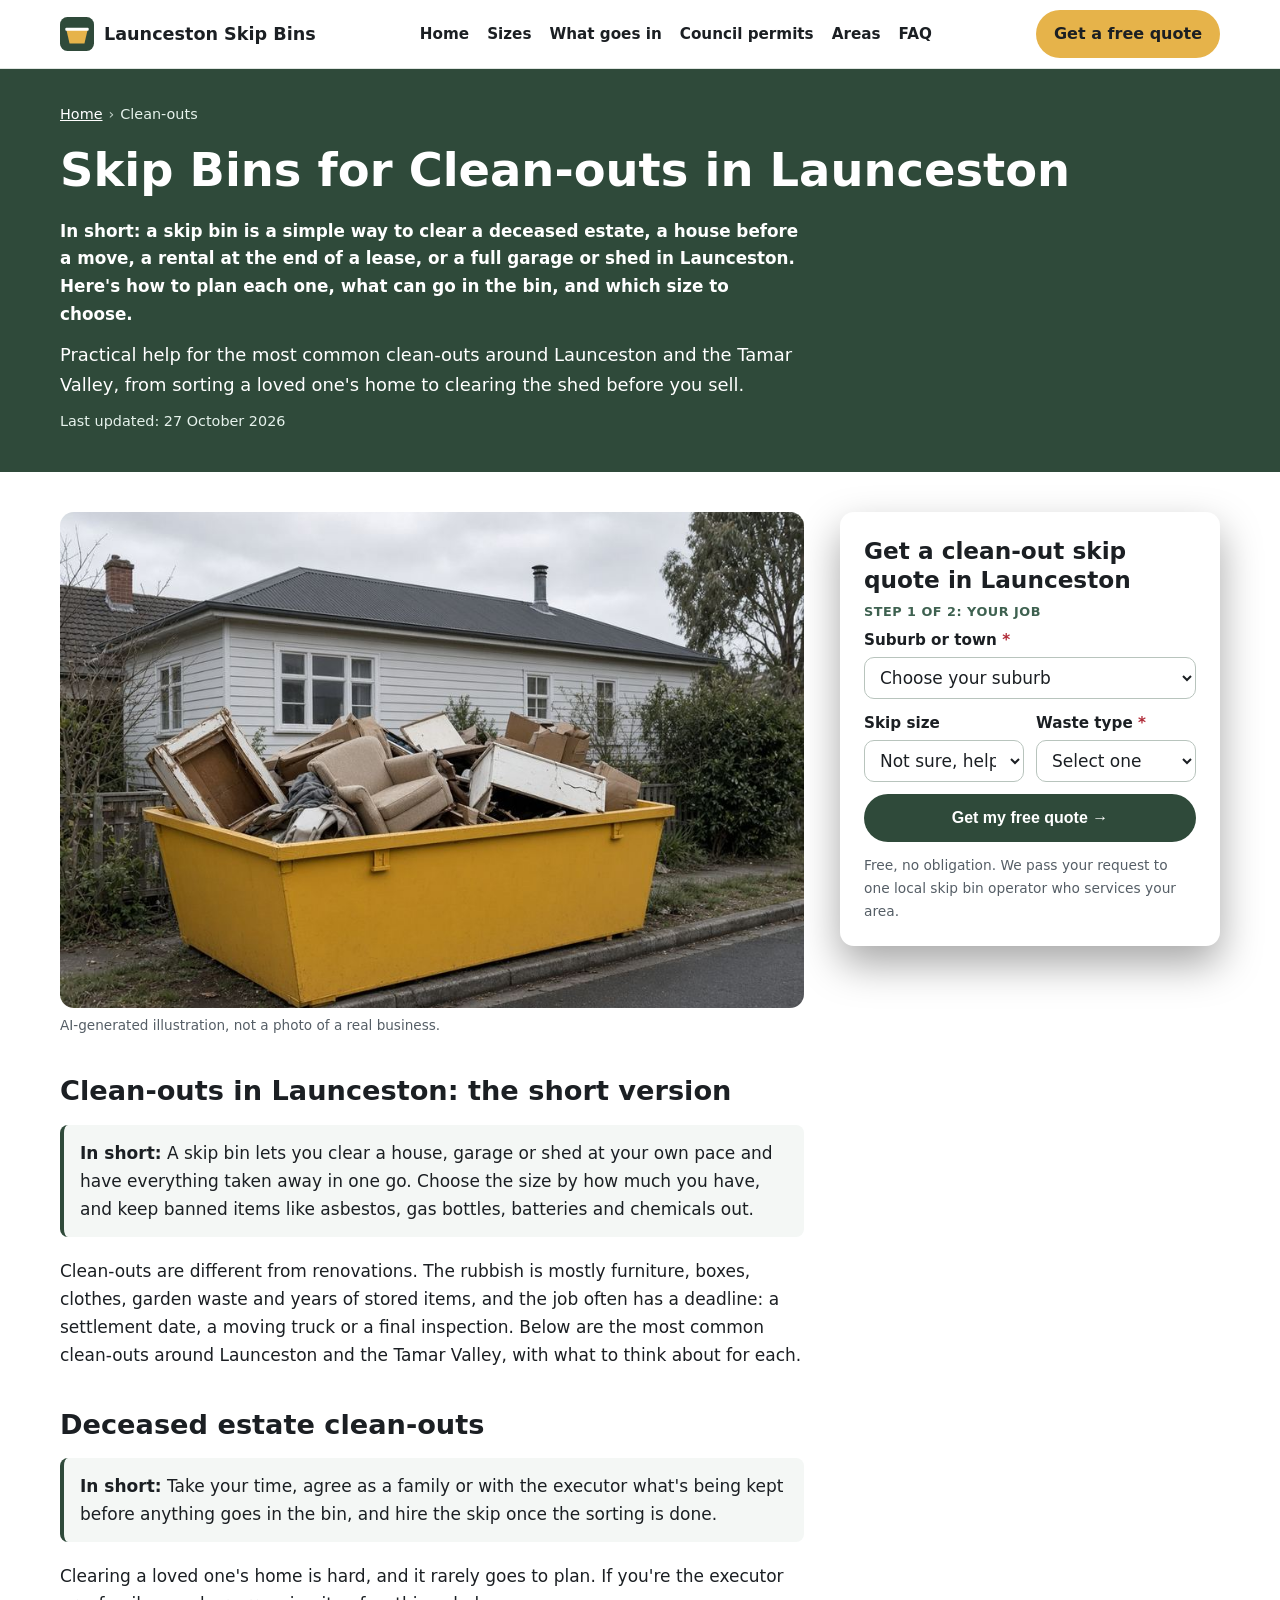
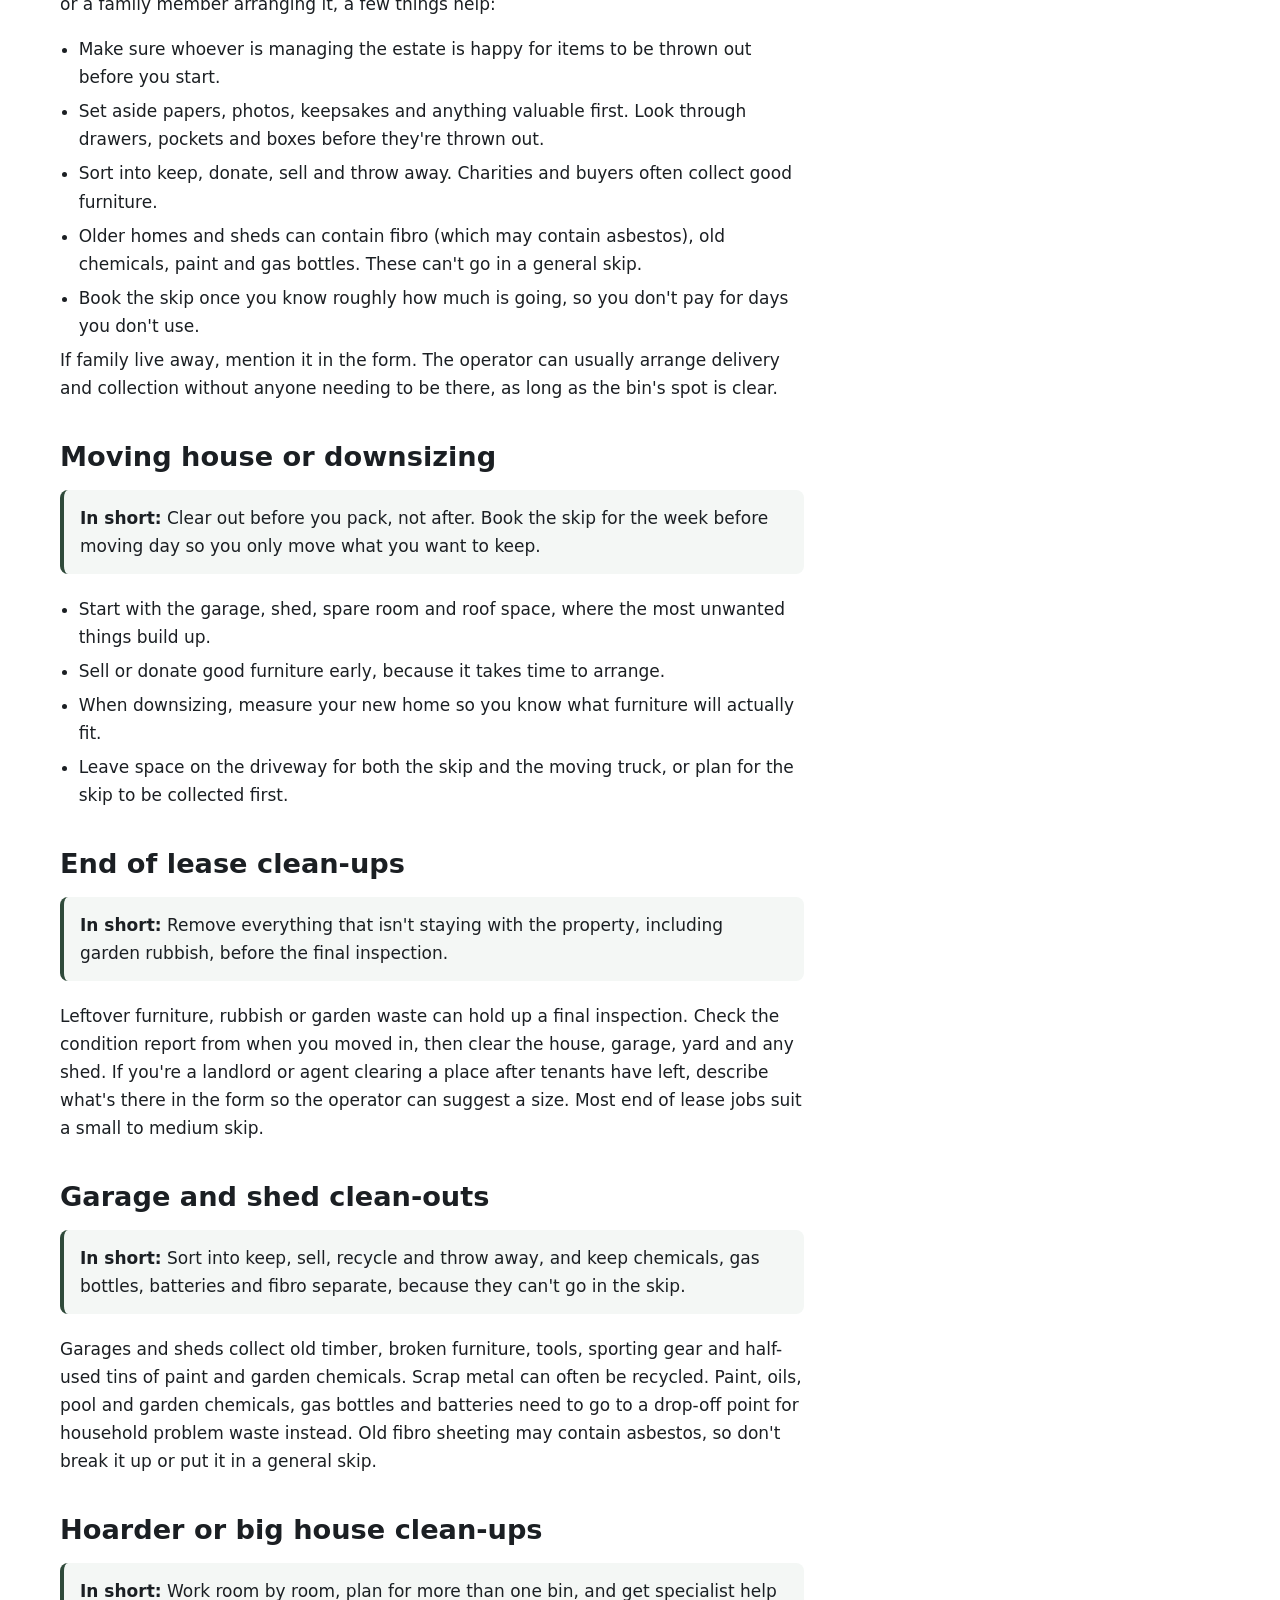
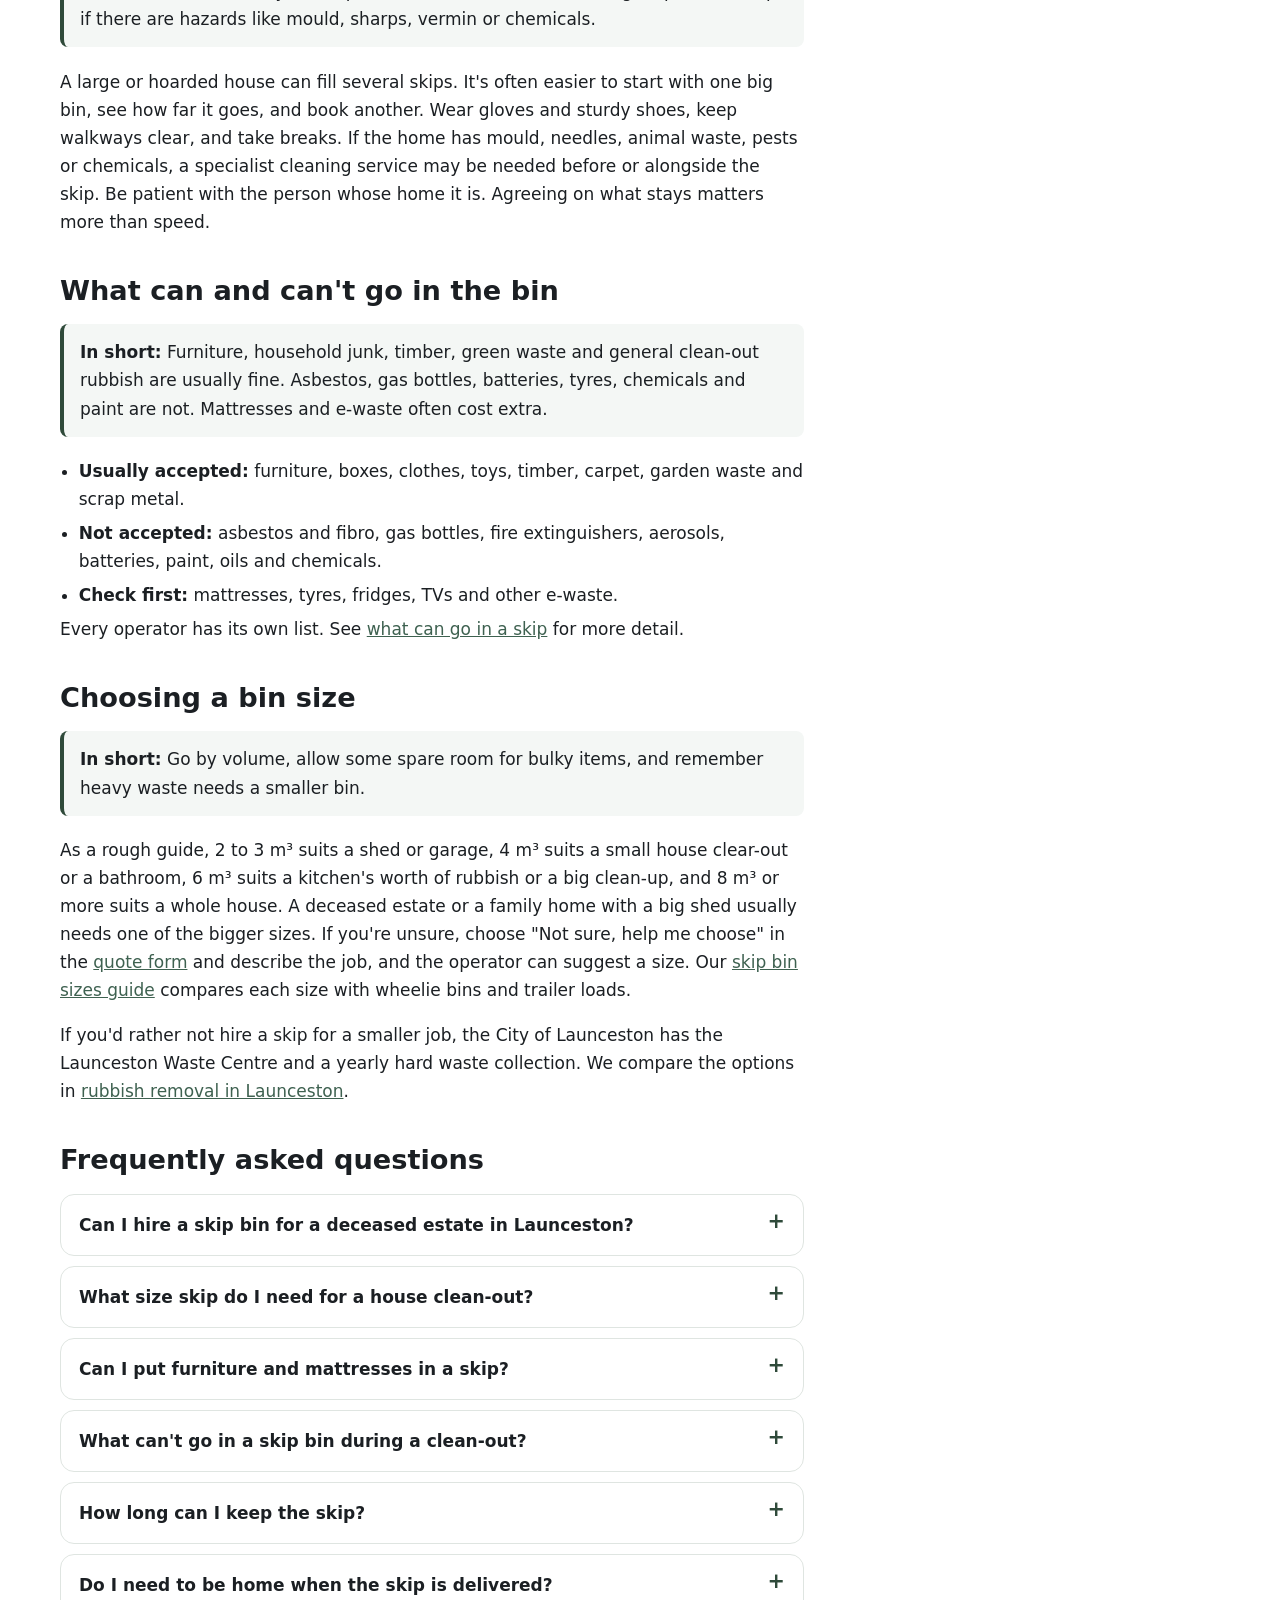
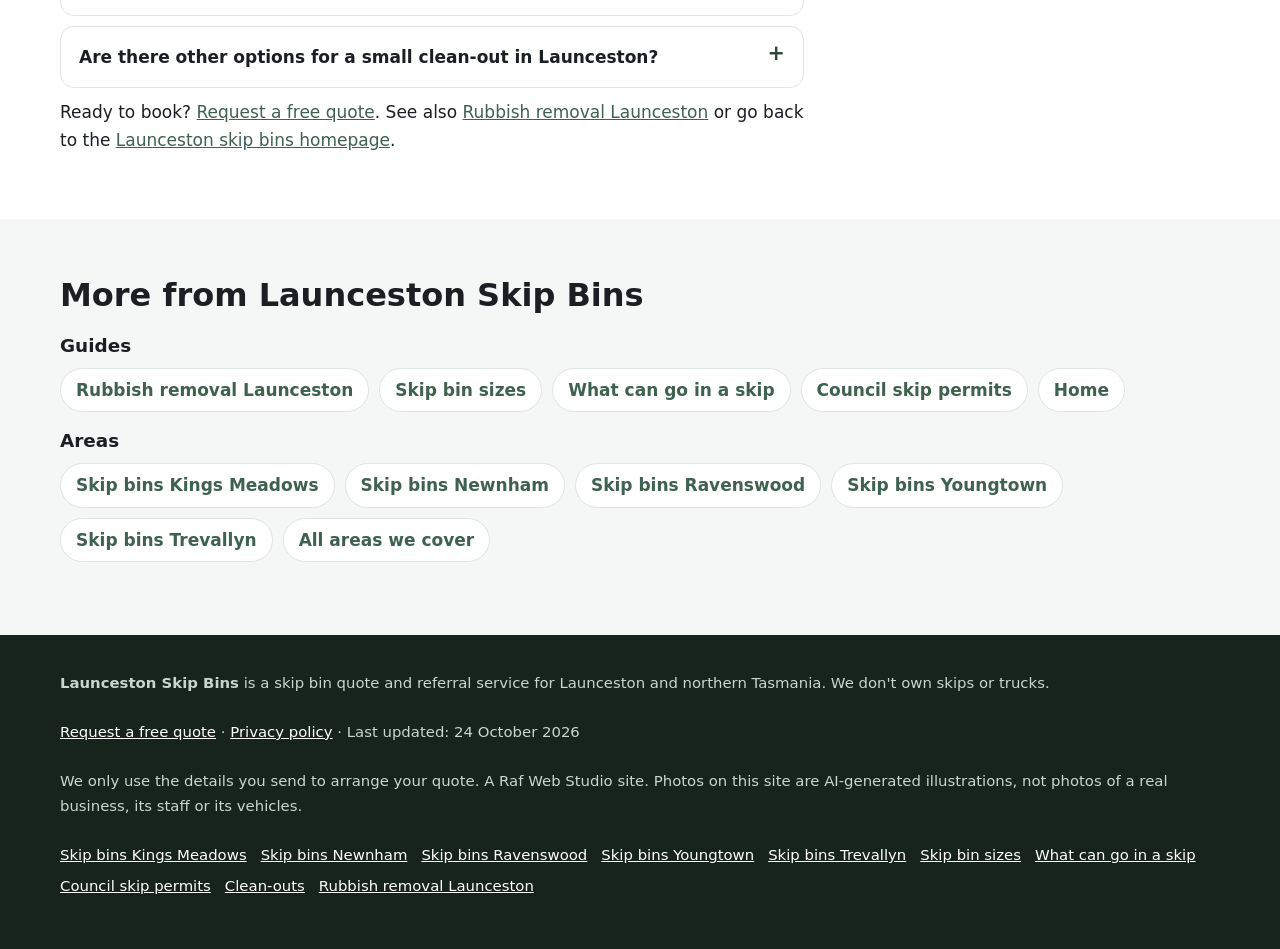
==== clean-outs/index.html @ aefe613b "SEO batch 3: add /clean-outs/ and /rubbish-removal-launceston/ guides (FAQ schema, quote form, sitem" ====
<!doctype html>
<html lang="en-AU">
<head>
<meta charset="utf-8">
<!-- Search Console verification meta tag goes here once the property is created -->
<meta name="viewport" content="width=device-width, initial-scale=1">
<title>Skip Bins for Clean-outs in Launceston | Deceased Estates, Moving &amp; Garages</title>
<meta name="description" content="Skip bins for clean-outs in Launceston: deceased estates, moving house, downsizing, end of lease, garages, sheds and big house clean-ups. Sizes, what goes in, and a free quote.">
<link rel="canonical" href="https://launcestonskipbins.com/clean-outs/">
<link rel="icon" href="/favicon.svg" type="image/svg+xml">
<meta name="theme-color" content="#2f4a3a">
<meta property="og:type" content="article">
<meta property="og:locale" content="en_AU">
<meta property="og:site_name" content="Launceston Skip Bins">
<meta property="og:title" content="Skip Bins for Clean-outs in Launceston | Deceased Estates, Moving &amp; Garages">
<meta property="og:description" content="Skip bins for clean-outs in Launceston: deceased estates, moving house, downsizing, end of lease, garages, sheds and big house clean-ups. Sizes, what goes in, and a free quote.">
<meta property="og:url" content="https://launcestonskipbins.com/clean-outs/">
<meta property="og:image" content="https://launcestonskipbins.com/img/card-home.jpg">
<meta name="twitter:card" content="summary_large_image">
<script>document.documentElement.classList.add('js')</script>
<link rel="stylesheet" href="/styles.css">

<!-- Google tag (gtag.js) -->
<script async src="https://www.googletagmanager.com/gtag/js?id=G-PCJY5HW9KF"></script>
<script>
  window.dataLayer = window.dataLayer || [];
  function gtag(){dataLayer.push(arguments);}
  gtag('js', new Date());
  gtag('config', 'G-PCJY5HW9KF');
</script>

<script type="application/ld+json">
{
 "@context": "https://schema.org",
 "@type": "WebPage",
 "@id": "https://launcestonskipbins.com/clean-outs/#webpage",
 "url": "https://launcestonskipbins.com/clean-outs/",
 "name": "Skip Bins for Clean-outs in Launceston | Deceased Estates, Moving & Garages",
 "description": "Skip bins for clean-outs in Launceston: deceased estates, moving house, downsizing, end of lease, garages, sheds and big house clean-ups. Sizes, what goes in, and a free quote.",
 "inLanguage": "en-AU",
 "dateModified": "2026-10-27",
 "isPartOf": {
  "@id": "https://launcestonskipbins.com/#website"
 }
}
</script>
<script type="application/ld+json">
{
 "@context": "https://schema.org",
 "@type": "BreadcrumbList",
 "itemListElement": [
  {
   "@type": "ListItem",
   "position": 1,
   "name": "Home",
   "item": "https://launcestonskipbins.com/"
  },
  {
   "@type": "ListItem",
   "position": 2,
   "name": "Clean-outs",
   "item": "https://launcestonskipbins.com/clean-outs/"
  }
 ]
}
</script>
<script type="application/ld+json">
{
 "@context": "https://schema.org",
 "@type": "Service",
 "@id": "https://launcestonskipbins.com/clean-outs/#service",
 "name": "Skip bins for clean-outs in Launceston",
 "serviceType": "Skip bin hire",
 "description": "Skip bins for clean-outs in Launceston: deceased estates, moving house, downsizing, end of lease, garages, sheds and big house clean-ups. Sizes, what goes in, and a free quote.",
 "url": "https://launcestonskipbins.com/clean-outs/",
 "provider": {
  "@type": "Organization",
  "name": "Launceston Skip Bins",
  "url": "https://launcestonskipbins.com/"
 },
 "areaServed": [
  {
   "@type": "Place",
   "name": "Launceston, TAS"
  }
 ]
}
</script>
<script type="application/ld+json">
{
 "@context": "https://schema.org",
 "@type": "FAQPage",
 "mainEntity": [
  {
   "@type": "Question",
   "name": "Can I hire a skip bin for a deceased estate in Launceston?",
   "acceptedAnswer": {
    "@type": "Answer",
    "text": "Yes. A skip is a common way to clear a deceased estate. Agree with the executor or family what's being kept before anything goes in, and tell the operator if no one will be at the property for delivery or collection."
   }
  },
  {
   "@type": "Question",
   "name": "What size skip do I need for a house clean-out?",
   "acceptedAnswer": {
    "@type": "Answer",
    "text": "As a rough guide, 2 to 3 m³ suits a shed or garage, 4 m³ suits a small house clear-out or a bathroom, 6 m³ suits a kitchen's worth of rubbish or a big clean-up, and 8 m³ or more suits a whole house. A deceased estate or a family home with a big shed usually needs one of the bigger sizes."
   }
  },
  {
   "@type": "Question",
   "name": "Can I put furniture and mattresses in a skip?",
   "acceptedAnswer": {
    "@type": "Answer",
    "text": "Furniture is usually fine. Many operators accept mattresses for an extra fee, and some don't take them. List them in the quote form so the operator can confirm."
   }
  },
  {
   "@type": "Question",
   "name": "What can't go in a skip bin during a clean-out?",
   "acceptedAnswer": {
    "@type": "Answer",
    "text": "Asbestos and fibro, gas bottles, fire extinguishers, aerosols, batteries, tyres, paint, oils and chemicals. Fridges, TVs and other e-waste may be refused or cost extra."
   }
  },
  {
   "@type": "Question",
   "name": "How long can I keep the skip?",
   "acceptedAnswer": {
    "@type": "Answer",
    "text": "Hire periods differ between operators. Most include a set number of days and charge for extra days. Tell the operator your dates when you request a quote."
   }
  },
  {
   "@type": "Question",
   "name": "Do I need to be home when the skip is delivered?",
   "acceptedAnswer": {
    "@type": "Answer",
    "text": "Usually not, as long as the spot for the bin is clear and the operator knows exactly where to put it. Add delivery notes in the form."
   }
  },
  {
   "@type": "Question",
   "name": "Are there other options for a small clean-out in Launceston?",
   "acceptedAnswer": {
    "@type": "Answer",
    "text": "For a load or two, taking it to the Launceston Waste Centre yourself, using your yearly entry voucher, or registering for the City's annual hard waste collection may be enough. Our rubbish removal guide compares the options."
   }
  }
 ]
}
</script>
</head>
<body>
<a class="skip-link" href="#main">Skip to content</a>

<header class="site-header">
  <div class="wrap">
    <a class="brand" href="/" aria-label="Launceston Skip Bins home">
      <svg viewBox="0 0 64 64" aria-hidden="true"><rect width="64" height="64" rx="14" fill="#2f4a3a"/><path d="M12 24h40l-6 26H18z" fill="#e6b34a"/><rect x="10" y="20" width="44" height="6" rx="2" fill="#fff"/></svg>
      Launceston Skip Bins
    </a>
    <nav class="nav" aria-label="Main">
      <a href="/">Home</a>
      <a href="/skip-bin-sizes/">Sizes</a>
      <a href="/what-can-go-in-a-skip/">What goes in</a>
      <a href="/skip-bin-council-permit/">Council permits</a>
      <a href="/#areas">Areas</a>
      <a href="/#faq">FAQ</a>
    </nav>
    <a class="btn btn-call header-call" href="#quote">Get a free quote</a>
  </div>
</header>

<main id="main">
<section class="page-hero" aria-labelledby="h1">
  <div class="wrap">
    <nav class="crumbs" aria-label="Breadcrumb"><ol><li><a href="https://launcestonskipbins.com/">Home</a></li><li aria-current="page">Clean-outs</li></ol></nav>
    <h1 id="h1">Skip Bins for Clean-outs in Launceston</h1>
    <p class="summary">In short: a skip bin is a simple way to clear a deceased estate, a house before a move, a rental at the end of a lease, or a full garage or shed in Launceston. Here&#x27;s how to plan each one, what can go in the bin, and which size to choose.</p>
    <p class="lead">Practical help for the most common clean-outs around Launceston and the Tamar Valley, from sorting a loved one&#x27;s home to clearing the shed before you sell.</p>
    <p class="updated">Last updated: 27 October 2026</p>
  </div>
</section>
<div class="wrap page-grid">
  <article class="page-body">
<figure><img src="/img/card-home.jpg" width="900" height="600" style="aspect-ratio:3/2;object-fit:cover" alt="Illustration of a yellow skip bin with an old armchair during a house clean-out" decoding="async"><figcaption>AI-generated illustration, not a photo of a real business.</figcaption></figure>
<h2>Clean-outs in Launceston: the short version</h2>
<p class="callout"><strong>In short:</strong> A skip bin lets you clear a house, garage or shed at your own pace and have everything taken away in one go. Choose the size by how much you have, and keep banned items like asbestos, gas bottles, batteries and chemicals out.</p><p>Clean-outs are different from renovations. The rubbish is mostly furniture, boxes, clothes, garden waste and years of stored items, and the job often has a deadline: a settlement date, a moving truck or a final inspection. Below are the most common clean-outs around Launceston and the Tamar Valley, with what to think about for each.</p>
<h2>Deceased estate clean-outs</h2>
<p class="callout"><strong>In short:</strong> Take your time, agree as a family or with the executor what's being kept before anything goes in the bin, and hire the skip once the sorting is done.</p><p>Clearing a loved one's home is hard, and it rarely goes to plan. If you're the executor or a family member arranging it, a few things help:</p><ul class="clean"><li>Make sure whoever is managing the estate is happy for items to be thrown out before you start.</li><li>Set aside papers, photos, keepsakes and anything valuable first. Look through drawers, pockets and boxes before they're thrown out.</li><li>Sort into keep, donate, sell and throw away. Charities and buyers often collect good furniture.</li><li>Older homes and sheds can contain fibro (which may contain asbestos), old chemicals, paint and gas bottles. These can't go in a general skip.</li><li>Book the skip once you know roughly how much is going, so you don't pay for days you don't use.</li></ul><p>If family live away, mention it in the form. The operator can usually arrange delivery and collection without anyone needing to be there, as long as the bin's spot is clear.</p>
<h2>Moving house or downsizing</h2>
<p class="callout"><strong>In short:</strong> Clear out before you pack, not after. Book the skip for the week before moving day so you only move what you want to keep.</p><ul class="clean"><li>Start with the garage, shed, spare room and roof space, where the most unwanted things build up.</li><li>Sell or donate good furniture early, because it takes time to arrange.</li><li>When downsizing, measure your new home so you know what furniture will actually fit.</li><li>Leave space on the driveway for both the skip and the moving truck, or plan for the skip to be collected first.</li></ul>
<h2>End of lease clean-ups</h2>
<p class="callout"><strong>In short:</strong> Remove everything that isn't staying with the property, including garden rubbish, before the final inspection.</p><p>Leftover furniture, rubbish or garden waste can hold up a final inspection. Check the condition report from when you moved in, then clear the house, garage, yard and any shed. If you're a landlord or agent clearing a place after tenants have left, describe what's there in the form so the operator can suggest a size. Most end of lease jobs suit a small to medium skip.</p>
<h2>Garage and shed clean-outs</h2>
<p class="callout"><strong>In short:</strong> Sort into keep, sell, recycle and throw away, and keep chemicals, gas bottles, batteries and fibro separate, because they can't go in the skip.</p><p>Garages and sheds collect old timber, broken furniture, tools, sporting gear and half-used tins of paint and garden chemicals. Scrap metal can often be recycled. Paint, oils, pool and garden chemicals, gas bottles and batteries need to go to a drop-off point for household problem waste instead. Old fibro sheeting may contain asbestos, so don't break it up or put it in a general skip.</p>
<h2>Hoarder or big house clean-ups</h2>
<p class="callout"><strong>In short:</strong> Work room by room, plan for more than one bin, and get specialist help if there are hazards like mould, sharps, vermin or chemicals.</p><p>A large or hoarded house can fill several skips. It's often easier to start with one big bin, see how far it goes, and book another. Wear gloves and sturdy shoes, keep walkways clear, and take breaks. If the home has mould, needles, animal waste, pests or chemicals, a specialist cleaning service may be needed before or alongside the skip. Be patient with the person whose home it is. Agreeing on what stays matters more than speed.</p>
<h2>What can and can&#x27;t go in the bin</h2>
<p class="callout"><strong>In short:</strong> Furniture, household junk, timber, green waste and general clean-out rubbish are usually fine. Asbestos, gas bottles, batteries, tyres, chemicals and paint are not. Mattresses and e-waste often cost extra.</p><ul class="clean"><li><strong>Usually accepted:</strong> furniture, boxes, clothes, toys, timber, carpet, garden waste and scrap metal.</li><li><strong>Not accepted:</strong> asbestos and fibro, gas bottles, fire extinguishers, aerosols, batteries, paint, oils and chemicals.</li><li><strong>Check first:</strong> mattresses, tyres, fridges, TVs and other e-waste.</li></ul><p>Every operator has its own list. See <a href="/what-can-go-in-a-skip/">what can go in a skip</a> for more detail.</p>
<h2>Choosing a bin size</h2>
<p class="callout"><strong>In short:</strong> Go by volume, allow some spare room for bulky items, and remember heavy waste needs a smaller bin.</p><p>As a rough guide, 2 to 3 m³ suits a shed or garage, 4 m³ suits a small house clear-out or a bathroom, 6 m³ suits a kitchen's worth of rubbish or a big clean-up, and 8 m³ or more suits a whole house. A deceased estate or a family home with a big shed usually needs one of the bigger sizes. If you're unsure, choose "Not sure, help me choose" in the <a href="#quote">quote form</a> and describe the job, and the operator can suggest a size. Our <a href="/skip-bin-sizes/">skip bin sizes guide</a> compares each size with wheelie bins and trailer loads.</p><p>If you'd rather not hire a skip for a smaller job, the City of Launceston has the Launceston Waste Centre and a yearly hard waste collection. We compare the options in <a href="/rubbish-removal-launceston/">rubbish removal in Launceston</a>.</p>
<h2 id="faq-h">Frequently asked questions</h2>
<details><summary>Can I hire a skip bin for a deceased estate in Launceston?</summary><p>Yes. A skip is a common way to clear a deceased estate. Agree with the executor or family what&#x27;s being kept before anything goes in, and tell the operator if no one will be at the property for delivery or collection.</p></details><details><summary>What size skip do I need for a house clean-out?</summary><p>As a rough guide, 2 to 3 m³ suits a shed or garage, 4 m³ suits a small house clear-out or a bathroom, 6 m³ suits a kitchen&#x27;s worth of rubbish or a big clean-up, and 8 m³ or more suits a whole house. A deceased estate or a family home with a big shed usually needs one of the bigger sizes.</p></details><details><summary>Can I put furniture and mattresses in a skip?</summary><p>Furniture is usually fine. Many operators accept mattresses for an extra fee, and some don&#x27;t take them. List them in the quote form so the operator can confirm.</p></details><details><summary>What can&#x27;t go in a skip bin during a clean-out?</summary><p>Asbestos and fibro, gas bottles, fire extinguishers, aerosols, batteries, tyres, paint, oils and chemicals. Fridges, TVs and other e-waste may be refused or cost extra.</p></details><details><summary>How long can I keep the skip?</summary><p>Hire periods differ between operators. Most include a set number of days and charge for extra days. Tell the operator your dates when you request a quote.</p></details><details><summary>Do I need to be home when the skip is delivered?</summary><p>Usually not, as long as the spot for the bin is clear and the operator knows exactly where to put it. Add delivery notes in the form.</p></details><details><summary>Are there other options for a small clean-out in Launceston?</summary><p>For a load or two, taking it to the Launceston Waste Centre yourself, using your yearly entry voucher, or registering for the City&#x27;s annual hard waste collection may be enough. Our rubbish removal guide compares the options.</p></details>
<p>Ready to book? <a href="#quote">Request a free quote</a>. See also <a href="/rubbish-removal-launceston/">Rubbish removal Launceston</a> or go back to the <a href="/">Launceston skip bins homepage</a>.</p>

  </article>
  <aside class="page-aside">
    <div class="hero-form-card" id="quote">
      <h2 id="quote-h">Get a clean-out skip quote in Launceston</h2>
      <form class="quote-form two-step" id="quote-form" action="https://formsubmit.co/quotes@launcestonskipbins.com" method="post" novalidate>
        <input type="hidden" name="_subject" value="New quote request – launcestonskipbins.com">
        <input type="hidden" name="_captcha" value="true">
        <input type="hidden" name="_template" value="table">
        <input type="hidden" name="_next" value="https://launcestonskipbins.com/thanks.html">
        <input type="text" name="_honey" style="display:none" tabindex="-1" autocomplete="off" aria-hidden="true">
        <input type="hidden" name="source" value="launcestonskipbins.com">
        <input type="hidden" name="page" value="/clean-outs/">
        <fieldset class="step step-1">
          <legend class="step-label">Step 1 of 2: your job</legend>
          <div class="full"><label for="suburb">Suburb or town <span class="req" aria-hidden="true">*</span></label>
            <select id="suburb" name="suburb" required><option value="">Choose your suburb</option><option>Launceston</option><option>East Launceston</option><option>South Launceston</option><option>West Launceston</option><option>Invermay</option><option>Mowbray</option><option>Newstead</option><option>Newnham</option><option>Kings Meadows</option><option>Youngtown</option><option>Summerhill</option><option>Norwood</option><option>Punchbowl</option><option>Prospect</option><option>Ravenswood</option><option>Rocherlea</option><option>Waverley</option><option>St Leonards</option><option>Trevallyn</option><option>Lilydale</option><option value="Other">Other (tell us below)</option></select></div>
          <div class="full other-wrap"><label for="suburb_other">Other suburb or town</label><input id="suburb_other" name="suburb_other" type="text" autocomplete="address-level2"></div>
          <div><label for="size">Skip size</label>
            <select id="size" name="skip_size"><option value="Not sure">Not sure, help me choose</option><option>Skip bag (about 1 m³)</option><option>2 m³</option><option>3 m³</option><option>4 m³</option><option>6 m³</option><option>8 m³</option><option>9 m³</option><option>10–12 m³</option><option>Larger / hook-lift</option></select></div>
          <div><label for="waste">Waste type <span class="req" aria-hidden="true">*</span></label>
            <select id="waste" name="waste_type" required><option value="">Select one</option><option>General household</option><option>Green waste</option><option>Mixed renovation / building</option><option>Soil, concrete or bricks</option><option>Mixed, not sure</option><option>May contain asbestos</option></select></div>
          <div class="full js-only"><button class="btn btn-primary btn-block" type="button" id="to-step-2">Get my free quote →</button></div>
          <p class="microcopy full">Free, no obligation. We pass your request to one local skip bin operator who services your area.</p>
          <p class="form-error full" id="step1-error" role="alert" hidden>Please choose your suburb and waste type.</p>
        </fieldset>
        <fieldset class="step step-2" id="step-2">
          <legend class="step-label">Step 2 of 2: your details</legend>
          <div><label for="name">Name <span class="req" aria-hidden="true">*</span></label><input id="name" name="name" type="text" autocomplete="name" required></div>
          <div><label for="phone">Phone <span class="req" aria-hidden="true">*</span></label><input id="phone" name="phone" type="tel" autocomplete="tel" inputmode="tel" required></div>
          <div><label for="email">Email</label><input id="email" name="email" type="email" autocomplete="email"></div>
          <div><label for="date">Delivery date</label><input id="date" name="preferred_date" type="date"></div>
          <div class="full"><label for="message">Anything else?</label><textarea id="message" name="message" rows="2" placeholder="e.g. weatherboard reno, steep driveway, skip on the street, 7 days"></textarea></div>
          <p class="consent full">By sending this form you agree we can share your details with one local skip bin operator so they can quote for your job. See our <a href="/privacy.html">privacy policy</a>.</p>
          <div class="full step2-actions"><button class="btn btn-primary" type="submit">Send my quote request</button><button class="btn-link js-only" type="button" id="back-1">← Back</button></div>
        </fieldset>
      </form>
    </div>
  </aside>
</div>
<section class="alt" aria-labelledby="more-h">
  <div class="wrap">
    <h2 id="more-h">More from Launceston Skip Bins</h2>
    <h3>Guides</h3>
    <ul class="link-list"><li><a href="/rubbish-removal-launceston/">Rubbish removal Launceston</a></li><li><a href="/skip-bin-sizes/">Skip bin sizes</a></li><li><a href="/what-can-go-in-a-skip/">What can go in a skip</a></li><li><a href="/skip-bin-council-permit/">Council skip permits</a></li><li><a href="/">Home</a></li></ul>
    <h3>Areas</h3>
    <ul class="link-list"><li><a href="/skip-bins-kings-meadows/">Skip bins Kings Meadows</a></li><li><a href="/skip-bins-newnham/">Skip bins Newnham</a></li><li><a href="/skip-bins-ravenswood/">Skip bins Ravenswood</a></li><li><a href="/skip-bins-youngtown/">Skip bins Youngtown</a></li><li><a href="/skip-bins-trevallyn/">Skip bins Trevallyn</a></li><li><a href="/#areas">All areas we cover</a></li></ul>
  </div>
</section>
</main>

<footer class="site-footer">
  <div class="wrap">
    <p><strong>Launceston Skip Bins</strong> is a skip bin quote and referral service for Launceston and northern Tasmania. We don't own skips or trucks.</p>
    <p><a href="#quote">Request a free quote</a> · <a href="/privacy.html">Privacy policy</a> · Last updated: 24 October 2026</p>
    <p>We only use the details you send to arrange your quote. A Raf Web Studio site. Photos on this site are AI-generated illustrations, not photos of a real business, its staff or its vehicles.</p>
    <p class="footer-links"><a href="/skip-bins-kings-meadows/">Skip bins Kings Meadows</a> <a href="/skip-bins-newnham/">Skip bins Newnham</a> <a href="/skip-bins-ravenswood/">Skip bins Ravenswood</a> <a href="/skip-bins-youngtown/">Skip bins Youngtown</a> <a href="/skip-bins-trevallyn/">Skip bins Trevallyn</a> <a href="/skip-bin-sizes/">Skip bin sizes</a> <a href="/what-can-go-in-a-skip/">What can go in a skip</a> <a href="/skip-bin-council-permit/">Council skip permits</a> <a href="/clean-outs/">Clean-outs</a> <a href="/rubbish-removal-launceston/">Rubbish removal Launceston</a></p>
  </div>
</footer>

<div class="mobile-call" aria-label="Quick contact">
  <a class="btn btn-call" href="#quote">Get a free quote</a>
</div>
<script src="/form.js" defer></script>
</body>
</html>
---- styles.css ----
:root{
  --green:#2f4a3a;--green-2:#3e6150;--yellow:#e6b34a;--ink:#1b1f23;--muted:#555e66;
  --bg:#ffffff;--soft:#f4f7f5;--line:#dfe5e1;--radius:14px;--max:1200px;
}
*{box-sizing:border-box}
html{scroll-behavior:smooth}
body{margin:0;font-family:system-ui,-apple-system,"Segoe UI",Roboto,Arial,sans-serif;color:var(--ink);background:var(--bg);line-height:1.65;font-size:17px;padding-bottom:72px}
@media(min-width:800px){body{padding-bottom:0}}
img,svg{max-width:100%}
a{color:var(--green-2)}
a:focus-visible,button:focus-visible,input:focus-visible,select:focus-visible,textarea:focus-visible{outline:3px solid var(--yellow);outline-offset:2px}
.wrap{max-width:var(--max);margin:0 auto;padding:0 20px}
.skip-link{position:absolute;left:-999px;top:0;background:#fff;padding:8px 12px;z-index:100}
.skip-link:focus{left:8px}
h1,h2,h3{line-height:1.25;margin:0 0 .6em}
h1{font-size:clamp(1.9rem,4.5vw,2.9rem)}
h2{font-size:clamp(1.5rem,3vw,2rem);margin-top:0}
h3{font-size:1.15rem}
p{margin:0 0 1em}

/* header */
.site-header{background:#fff;border-bottom:1px solid var(--line);position:sticky;top:0;z-index:50}
.site-header .wrap{display:flex;align-items:center;justify-content:space-between;gap:16px;padding-top:10px;padding-bottom:10px}
.brand{display:flex;align-items:center;gap:10px;font-weight:800;color:var(--ink);text-decoration:none;font-size:1.1rem}
.brand svg{width:34px;height:34px}
.nav{display:none;gap:18px}
.nav a{color:var(--ink);text-decoration:none;font-weight:600;font-size:.95rem}
.nav a:hover{color:var(--green-2)}
@media(min-width:900px){.nav{display:flex}}

/* buttons */
.btn{display:inline-flex;align-items:center;justify-content:center;gap:8px;font-weight:700;border-radius:999px;padding:13px 22px;text-decoration:none;border:2px solid transparent;cursor:pointer;font-size:1rem}
.btn svg{width:20px;height:20px}
.btn-call{background:var(--yellow);color:#1b1f23}
.btn-call:hover{background:#e6b34a}
.btn-ghost{background:transparent;color:#fff;border-color:rgba(255,255,255,.7)}
.btn-ghost:hover{background:rgba(255,255,255,.12)}
.btn-primary{background:var(--green);color:#fff}
.btn-primary:hover{background:var(--green-2)}
.header-call{display:none}
@media(min-width:600px){.header-call{display:inline-flex;padding:9px 16px}}

/* hero */
.hero{background:linear-gradient(135deg,#2f4a3a 0%,#3e6150 60%,#3e6150 100%);color:#fff;padding:48px 0 56px}
.hero .wrap{display:grid;gap:32px}
@media(min-width:900px){.hero .wrap{grid-template-columns:1.15fr .85fr;align-items:center}}
.hero p.lead{font-size:1.15rem;color:#e6f2ec;max-width:38em}
.hero .ctas{display:flex;flex-wrap:wrap;gap:12px;margin:22px 0 18px}
.ticks{list-style:none;padding:0;margin:0;display:grid;gap:6px;color:#e6f2ec}
.ticks li{display:flex;gap:8px;align-items:flex-start}
.ticks svg{flex:0 0 20px;width:20px;height:20px;margin-top:3px}
.hero-card{background:#fff;color:var(--ink);border-radius:var(--radius);padding:22px;box-shadow:0 12px 30px rgba(0,0,0,.18)}
.hero-card h2{font-size:1.25rem}
.hero-card ol{margin:0;padding-left:1.2em}
.hero-card li{margin-bottom:.5em}

/* sections */
section{padding:56px 0}
section.alt{background:var(--soft)}
.intro{max-width:46em}
.grid{display:grid;gap:18px}
@media(min-width:700px){.grid-2{grid-template-columns:1fr 1fr}.grid-3{grid-template-columns:repeat(3,1fr)}}
.card{background:#fff;border:1px solid var(--line);border-radius:var(--radius);padding:20px}
.card .size{display:inline-block;background:var(--green);color:#fff;font-weight:800;border-radius:8px;padding:3px 10px;margin-bottom:8px}
.icon{width:36px;height:36px;color:var(--green);margin-bottom:6px}

table{width:100%;border-collapse:collapse;background:#fff;border-radius:var(--radius);overflow:hidden;border:1px solid var(--line)}
caption{text-align:left;font-weight:700;padding:0 0 10px}
th,td{padding:12px 14px;text-align:left;border-bottom:1px solid var(--line);vertical-align:top}
th{background:#e9f1ec;font-size:.95rem}
.table-scroll{overflow-x:auto}
.note{font-size:.93rem;color:var(--muted)}
.yes h3{color:var(--green)}
.no h3{color:#b02a37}
ul.clean{padding-left:1.1em;margin:0}
ul.clean li{margin-bottom:.35em}

.areas{display:flex;flex-wrap:wrap;gap:8px;list-style:none;padding:0;margin:0 0 1em}
.areas li{background:#fff;border:1px solid var(--line);border-radius:999px;padding:6px 14px;font-size:.95rem}

/* faq */
details{background:#fff;border:1px solid var(--line);border-radius:var(--radius);padding:4px 18px;margin-bottom:10px}
summary{cursor:pointer;font-weight:700;padding:12px 0;list-style:none}
summary::-webkit-details-marker{display:none}
summary::after{content:"+";float:right;font-size:1.3rem;line-height:1;color:var(--green)}
details[open] summary::after{content:"–"}

/* form */
.quote{background:var(--green);color:#fff}
.quote .wrap{display:grid;gap:28px}
@media(min-width:900px){.quote .wrap{grid-template-columns:.8fr 1.2fr}}
.quote p{color:#e6f2ec}
form.quote-form{background:#fff;color:var(--ink);border-radius:var(--radius);padding:22px;display:grid;gap:14px}
@media(min-width:600px){form.quote-form{grid-template-columns:1fr 1fr}.full{grid-column:1/-1}}
label{display:block;font-weight:600;font-size:.95rem;margin-bottom:4px}
input,select,textarea{width:100%;font:inherit;padding:11px 12px;border:1.5px solid #b8c4bd;border-radius:10px;background:#fff;color:var(--ink)}
textarea{min-height:110px;resize:vertical}
.req{color:#b02a37}
.consent{font-size:.88rem;color:var(--muted)}

/* footer */
.site-footer{background:#16241c;color:#c9d6cf;padding:36px 0;font-size:.93rem}
.site-footer a{color:#fff}
.site-footer .wrap{display:grid;gap:10px}

/* sticky mobile call bar */
.mobile-call{position:fixed;left:0;right:0;bottom:0;z-index:60;display:flex;gap:8px;padding:10px 12px;background:#fff;border-top:1px solid var(--line);box-shadow:0 -6px 18px rgba(0,0,0,.08)}
.mobile-call .btn{flex:1;padding:12px 10px}
@media(min-width:800px){.mobile-call{display:none}}

.legal{max-width:46em;padding:40px 20px 60px;margin:0 auto}
.legal h1{font-size:2rem}

/* images */
.about-grid{display:grid;gap:28px;align-items:center}
@media(min-width:900px){.about-grid{grid-template-columns:1.2fr .8fr}}
figure{margin:0}
.photo img{width:100%;height:auto;display:block;border-radius:var(--radius)}
.photo figcaption,.size-figs figcaption{font-size:.85rem;color:var(--muted);margin-top:6px}
.local-photo{max-width:720px;margin-top:8px}
.size-figs{display:grid;gap:14px;margin:6px 0 10px;grid-template-columns:1fr}
@media(min-width:600px){.size-figs{grid-template-columns:1fr 1fr}}
.size-figs img{width:100%;height:auto;display:block;border-radius:10px;border:1px solid var(--line);background:#f4f7f5}
.size-figs figcaption{font-weight:700;color:var(--ink)}
.credits{font-size:.8rem;color:#9fb3a8}

/* banner hero */
.hero{position:relative;overflow:hidden;background:#16241c;padding:56px 0 64px}
.hero-bg,.hero-bg img{position:absolute;inset:0;width:100%;height:100%}
.hero-bg img{object-fit:cover;object-position:center 40%;filter:brightness(1.08)}
.hero::before{content:"";position:absolute;inset:0;z-index:1;background:linear-gradient(90deg,rgba(8,24,16,.58) 0%,rgba(8,24,16,.36) 45%,rgba(8,24,16,.14) 100%)}
.hero .wrap.hero-grid{position:relative;z-index:2;display:grid;gap:32px;align-items:center}
@media(min-width:960px){.hero .wrap.hero-grid{grid-template-columns:1.05fr .95fr;gap:48px}.hero{padding:72px 0 80px}}
.hero h1{text-shadow:0 2px 4px rgba(0,0,0,.45),0 4px 22px rgba(0,0,0,.45)}
.hero .lead,.hero .updated{text-shadow:0 1px 3px rgba(0,0,0,.6)}
.hero-copy .ticks{margin:6px 0 20px}
.hero-copy .ctas{margin:0}
.hero-form-card{background:#fff;color:var(--ink);border-radius:var(--radius);padding:24px;box-shadow:0 18px 40px rgba(0,0,0,.35);scroll-margin-top:80px}
.hero-form-card h2{font-size:1.45rem;margin-bottom:.3em}
.hero-form-card .form-intro{color:var(--muted);font-size:.95rem;margin-bottom:12px}
.hero-form-card form.quote-form{padding:0;box-shadow:none;border-radius:0;gap:12px}
.hero-form-card input,.hero-form-card select,.hero-form-card textarea{padding:9px 11px}
.hero-form-card textarea{min-height:72px}
.hero-form-card .consent{margin:10px 0 0}
.photo-credit{position:absolute;right:10px;bottom:6px;z-index:2;margin:0;font-size:.72rem;color:rgba(255,255,255,.8)}
.photo-credit a{color:#fff}
.how-card{background:#fff;color:var(--ink);border-radius:var(--radius);padding:22px}
.how-card ol{margin:0;padding-left:1.2em}.how-card li{margin-bottom:.5em}

/* v2 */
.hero .lead{color:#fff}
.updated{font-size:.85rem;color:#e6f2ec;margin:14px 0 0}
.updated-dark{font-size:.9rem;color:var(--muted);font-weight:600;margin-top:-.4em}
fieldset{border:0;margin:0;padding:0;min-width:0}
.step{display:grid;gap:12px;grid-template-columns:1fr}
@media(min-width:600px){.step{grid-template-columns:1fr 1fr}}
.step-label{font-size:.8rem;font-weight:700;text-transform:uppercase;letter-spacing:.04em;color:var(--green-2);margin-bottom:6px;padding:0}
.step-2{margin-top:16px}
.js .is-step-1 .step-2{display:none}
.js .is-step-2 .step-1{display:none}
.js .is-step-2 .step-2{margin-top:0}
.js-only{display:none}
.js .js-only{display:block}
.js .step2-actions .js-only{display:inline-block}
.other-wrap{display:none}.other-wrap.show{display:block}
html:not(.js) .other-wrap{display:block}
.btn-block{width:100%}
.btn-link{background:none;border:0;color:var(--green-2);font:inherit;font-weight:600;cursor:pointer;margin-left:14px;text-decoration:underline}
.microcopy{font-size:.86rem;color:var(--muted);margin:0}
.form-error{color:#b02a37;font-weight:600;font-size:.9rem;margin:0}
[aria-invalid="true"]{border-color:#b02a37}
.hero-form-card .quote-form{display:block}
.trust{background:#16241c;color:#e6f2ec;padding:16px 0}
.trust-list{list-style:none;margin:0 auto;display:grid;gap:10px 24px;grid-template-columns:1fr}
@media(min-width:700px){.trust-list{grid-template-columns:1fr 1fr}}
@media(min-width:1000px){.trust-list{grid-template-columns:repeat(4,1fr)}}
.trust-list li{display:flex;gap:8px;align-items:flex-start;font-size:.95rem}
.trust-list svg{flex:0 0 20px;width:20px;height:20px;color:var(--yellow);margin-top:3px}
.trust-list strong{color:#fff}
ol.steps{list-style:none;padding:0;margin:0 0 16px}
.step-num{display:inline-grid;place-items:center;width:34px;height:34px;border-radius:50%;background:var(--yellow);color:#1b1f23;font-weight:800;margin-bottom:8px}
.equiv{font-weight:700;color:var(--green-2);margin:-.2em 0 .5em}
.price-table td{white-space:nowrap}
.area-groups{display:grid;gap:8px 28px;margin-bottom:12px}
@media(min-width:800px){.area-groups{grid-template-columns:1fr 1fr}}
.area-group h3{font-size:1rem;margin:10px 0 8px}
/* photo cards */
.photo-cards{display:grid;gap:20px;grid-template-columns:1fr;margin:10px 0 28px}
@media(min-width:620px){.photo-cards{grid-template-columns:1fr 1fr}}
@media(min-width:1000px){.photo-cards{grid-template-columns:repeat(4,1fr)}}
.photo-card{position:relative;display:flex;flex-direction:column;background:#fff;border:1px solid var(--line);border-radius:var(--radius);overflow:hidden;text-decoration:none;color:var(--ink);box-shadow:0 6px 18px rgba(0,0,0,.06);transition:transform .15s,box-shadow .15s}
.photo-card:hover{transform:translateY(-2px);box-shadow:0 10px 24px rgba(0,0,0,.1)}
.pc-img{display:block;aspect-ratio:4/3;overflow:hidden;background:#f4f7f5}
.pc-img img{width:100%;height:100%;object-fit:cover;display:block}
.pc-svg img{object-fit:contain;padding:12px}
.pc-icon{position:absolute;left:18px;top:-26px;width:52px;height:52px;border-radius:50%;background:var(--yellow);color:#16241c;display:grid;place-items:center;border:4px solid #fff;box-shadow:0 4px 10px rgba(0,0,0,.15)}
.pc-icon svg{width:24px;height:24px}
.pc-body{position:relative;display:block;padding:34px 18px 18px}
.pc-title{display:block;font-size:1.1rem;margin-bottom:6px}
.pc-text{display:block;font-size:.95rem;color:var(--muted)}
.more-jobs h3{margin-bottom:.4em}
/* truck band */
.band-wrap{padding:8px 0 48px}
.truck-band{position:relative;border-radius:var(--radius);overflow:hidden;min-height:260px;display:flex;align-items:flex-end}
.truck-band img{position:absolute;inset:0;width:100%;height:100%;object-fit:cover;object-position:center 60%}
.truck-band::after{content:"";position:absolute;inset:0;background:linear-gradient(90deg,rgba(8,24,16,.72) 0%,rgba(8,24,16,.35) 55%,rgba(8,24,16,0) 100%)}
.band-text{position:relative;z-index:1;padding:28px;max-width:560px}
.band-line{color:#fff;font-size:clamp(1.4rem,3vw,2rem);font-weight:800;line-height:1.2;margin:0 0 16px;text-shadow:0 2px 8px rgba(0,0,0,.4)}
@media(min-width:900px){.truck-band{min-height:420px;align-items:center}.band-text{padding:44px}}
.closing-inner{display:grid;gap:12px;align-items:center}
@media(min-width:900px){.quote .wrap.closing-inner{grid-template-columns:1fr auto}}
.closing-grid{display:grid;gap:28px;align-items:center}
@media(min-width:900px){.quote .wrap.closing-grid{grid-template-columns:.9fr 1.1fr}}
.closing-photo img{width:100%;height:auto;display:block;border-radius:var(--radius);box-shadow:0 12px 30px rgba(0,0,0,.25)}

/* How it works step photos */
.step-card{padding:0;overflow:hidden;display:flex;flex-direction:column}
.step-img{display:block;aspect-ratio:3/2;background:#e9efe9}
.step-img img{display:block;width:100%;height:100%;object-fit:cover;border-radius:var(--radius) var(--radius) 0 0}
.step-body{position:relative;padding:30px 20px 20px}
.step-card .step-num{position:absolute;top:-21px;left:20px;width:42px;height:42px;margin:0;font-size:1.1rem;border:3px solid #fff;box-shadow:0 2px 6px rgba(0,0,0,.18)}
.step-card h3{margin-top:0}

/* seo-pages-v1 */
.page-hero{background:var(--green);color:#fff;padding:34px 0 38px}
.page-hero h1{color:#fff;margin-bottom:.4em}
.page-hero .lead{color:#fff;font-size:1.12rem;max-width:44em;margin-bottom:.6em}
.page-hero .updated{color:#e6f2ec;font-size:.9rem;margin:0}
.crumbs{font-size:.9rem;margin-bottom:14px;color:#e6f2ec}
.crumbs ol{list-style:none;padding:0;margin:0;display:flex;flex-wrap:wrap;gap:6px}
.crumbs li+li::before{content:"›";margin-right:6px;opacity:.8}
.crumbs a{color:#fff}
.page-grid{display:grid;gap:36px;padding-top:40px;padding-bottom:48px}
@media(min-width:960px){.page-grid{grid-template-columns:minmax(0,1fr) 380px;align-items:start}.page-aside{position:sticky;top:84px}}
.page-body h2{margin-top:1.4em;font-size:clamp(1.3rem,2.6vw,1.7rem)}
.page-body h2:first-child{margin-top:0}
.page-body figure{margin:0 0 1.4em}
.page-body figure img{width:100%;height:auto;border-radius:var(--radius);display:block}
.page-body figcaption{font-size:.85rem;color:var(--muted);margin-top:6px}
.page-body table{width:100%;border-collapse:collapse;margin:0 0 1.2em}
.page-body th,.page-body td{border:1px solid var(--line);padding:8px 10px;text-align:left;vertical-align:top}
.page-body .callout{background:var(--soft);border-left:4px solid var(--green);padding:14px 16px;border-radius:8px;margin:0 0 1.2em}
.page-body .sources{font-size:.88rem;color:var(--muted)}
.link-list{display:flex;flex-wrap:wrap;gap:10px;list-style:none;padding:0;margin:0 0 1em}
.link-list a{display:inline-block;background:#fff;border:1px solid var(--line);border-radius:999px;padding:7px 15px;text-decoration:none;font-weight:600}
.link-list a:hover{border-color:var(--green)}
.areas a{text-decoration:none;font-weight:600}
.guide-cards{display:grid;gap:16px}
@media(min-width:700px){.guide-cards{grid-template-columns:repeat(3,1fr)}}
.guide-cards a{display:block;background:#fff;border:1px solid var(--line);border-radius:var(--radius);padding:18px;text-decoration:none;color:var(--ink)}
.guide-cards a strong{display:block;color:var(--green-2);font-size:1.08rem;margin-bottom:4px}
.guide-cards a:hover{border-color:var(--green)}
.footer-links{display:flex;flex-wrap:wrap;gap:6px 14px}

/* site-specific */
.photo-note{font-size:.8rem;color:var(--muted);margin-top:8px}
.disclaimer{background:#fff8e6;border:1px solid #f0d58a;border-radius:var(--radius);padding:16px 18px;font-size:.95rem}

/* summary-v1 */
.summary{font-size:1.05rem;font-weight:600;max-width:44em;margin:0 0 .7em}
.hero .summary,.page-hero .summary{color:#fff}
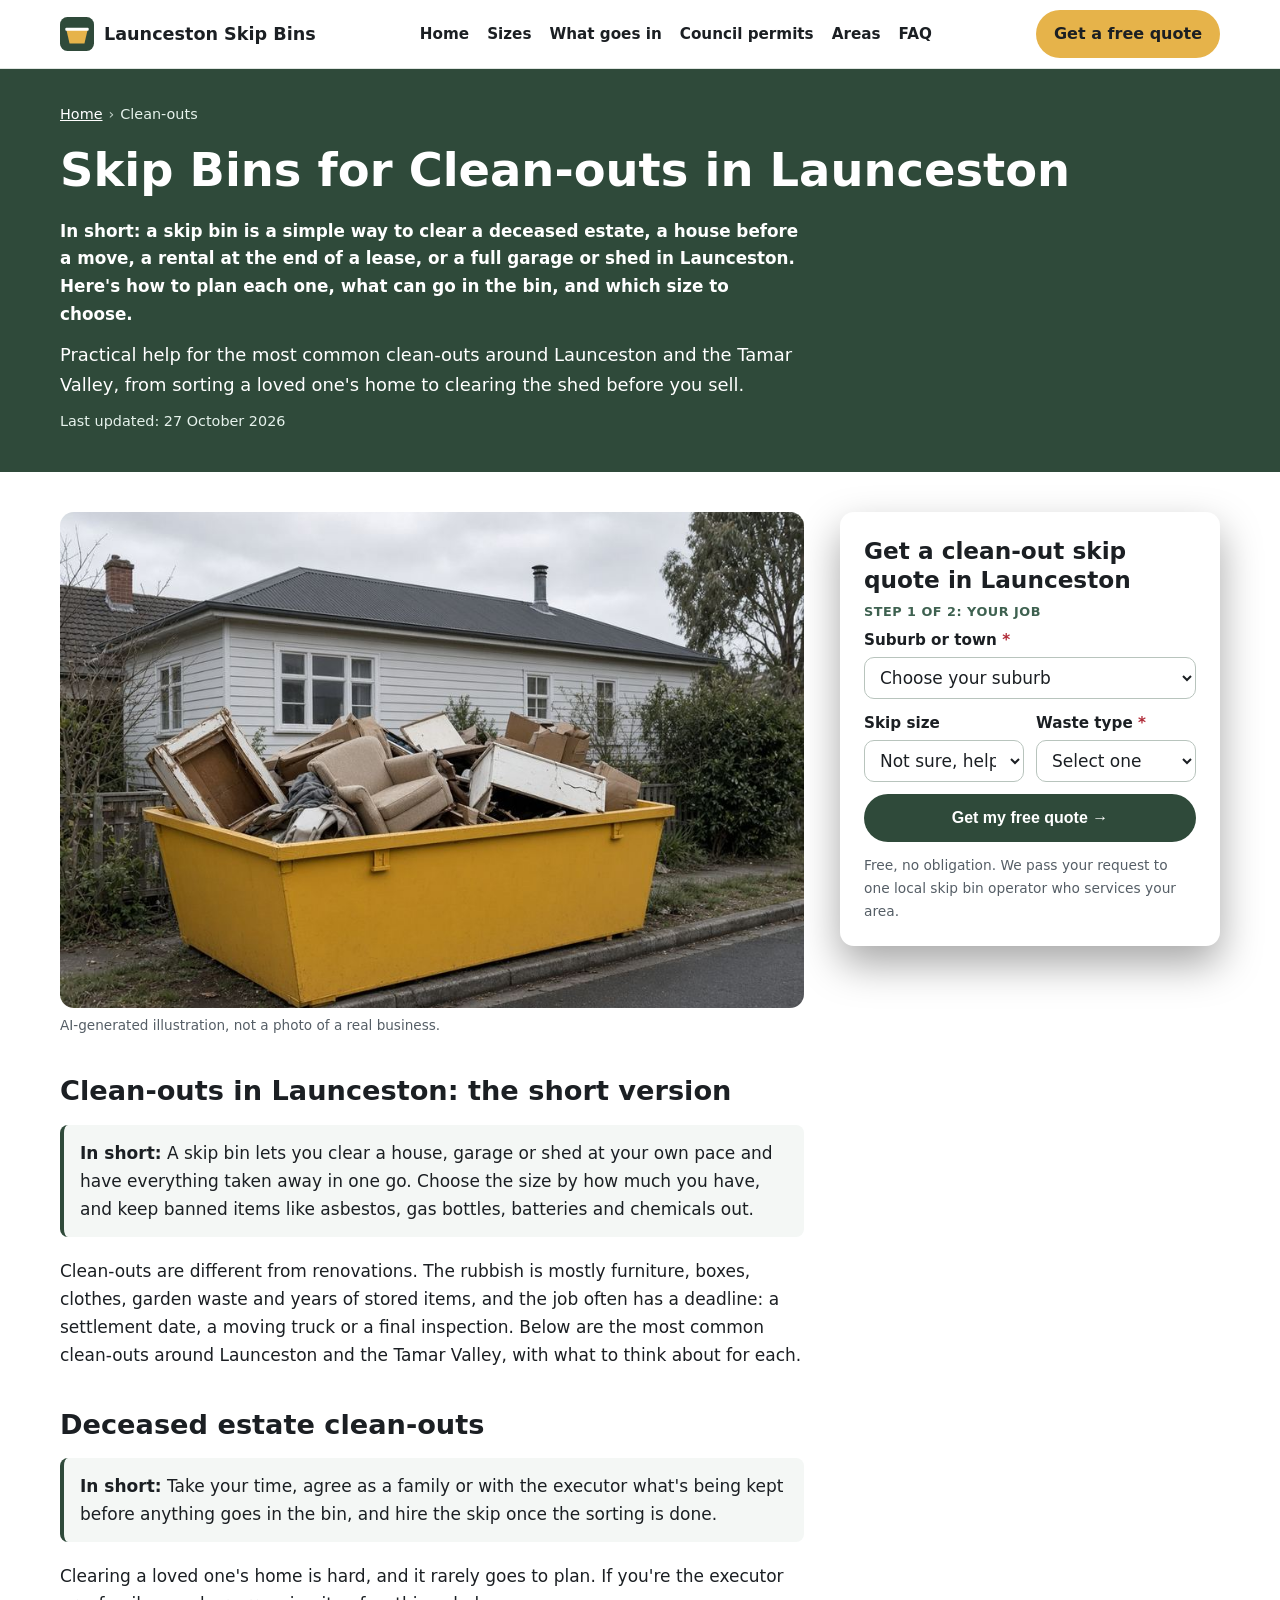
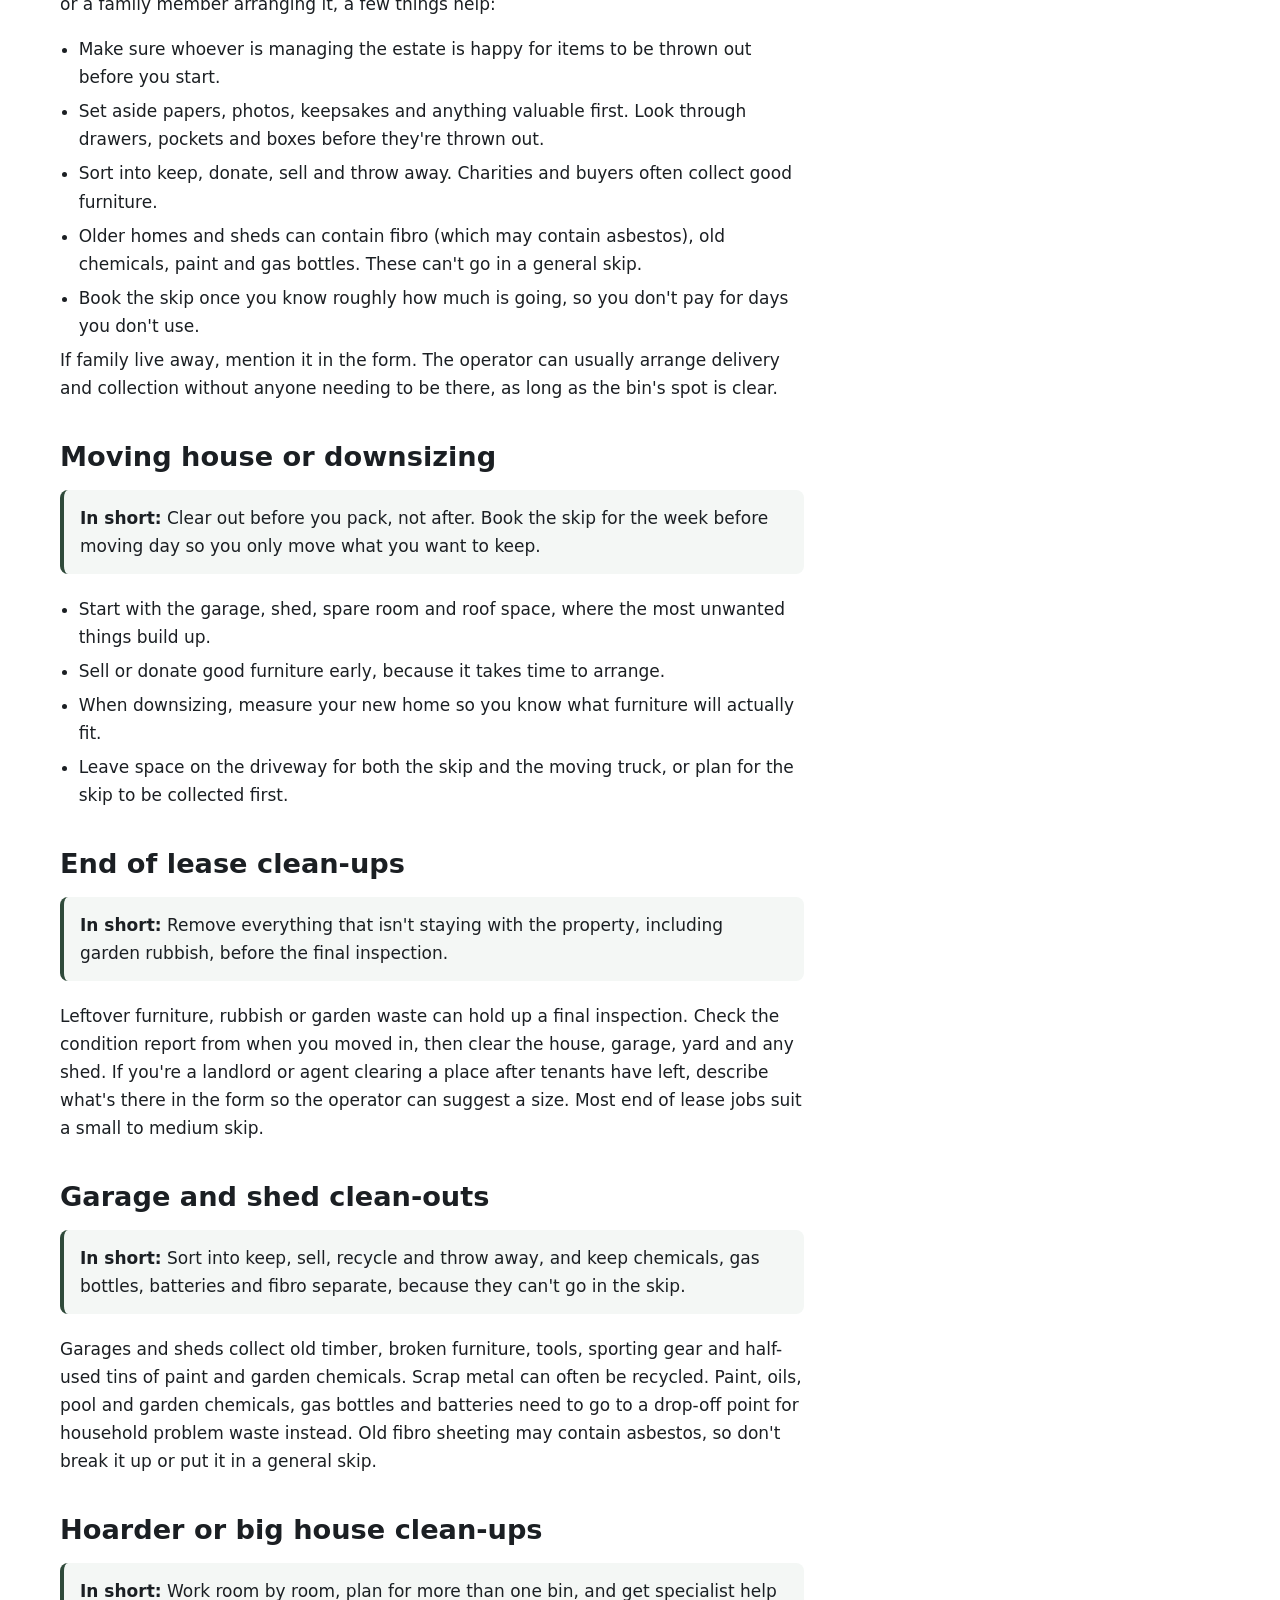
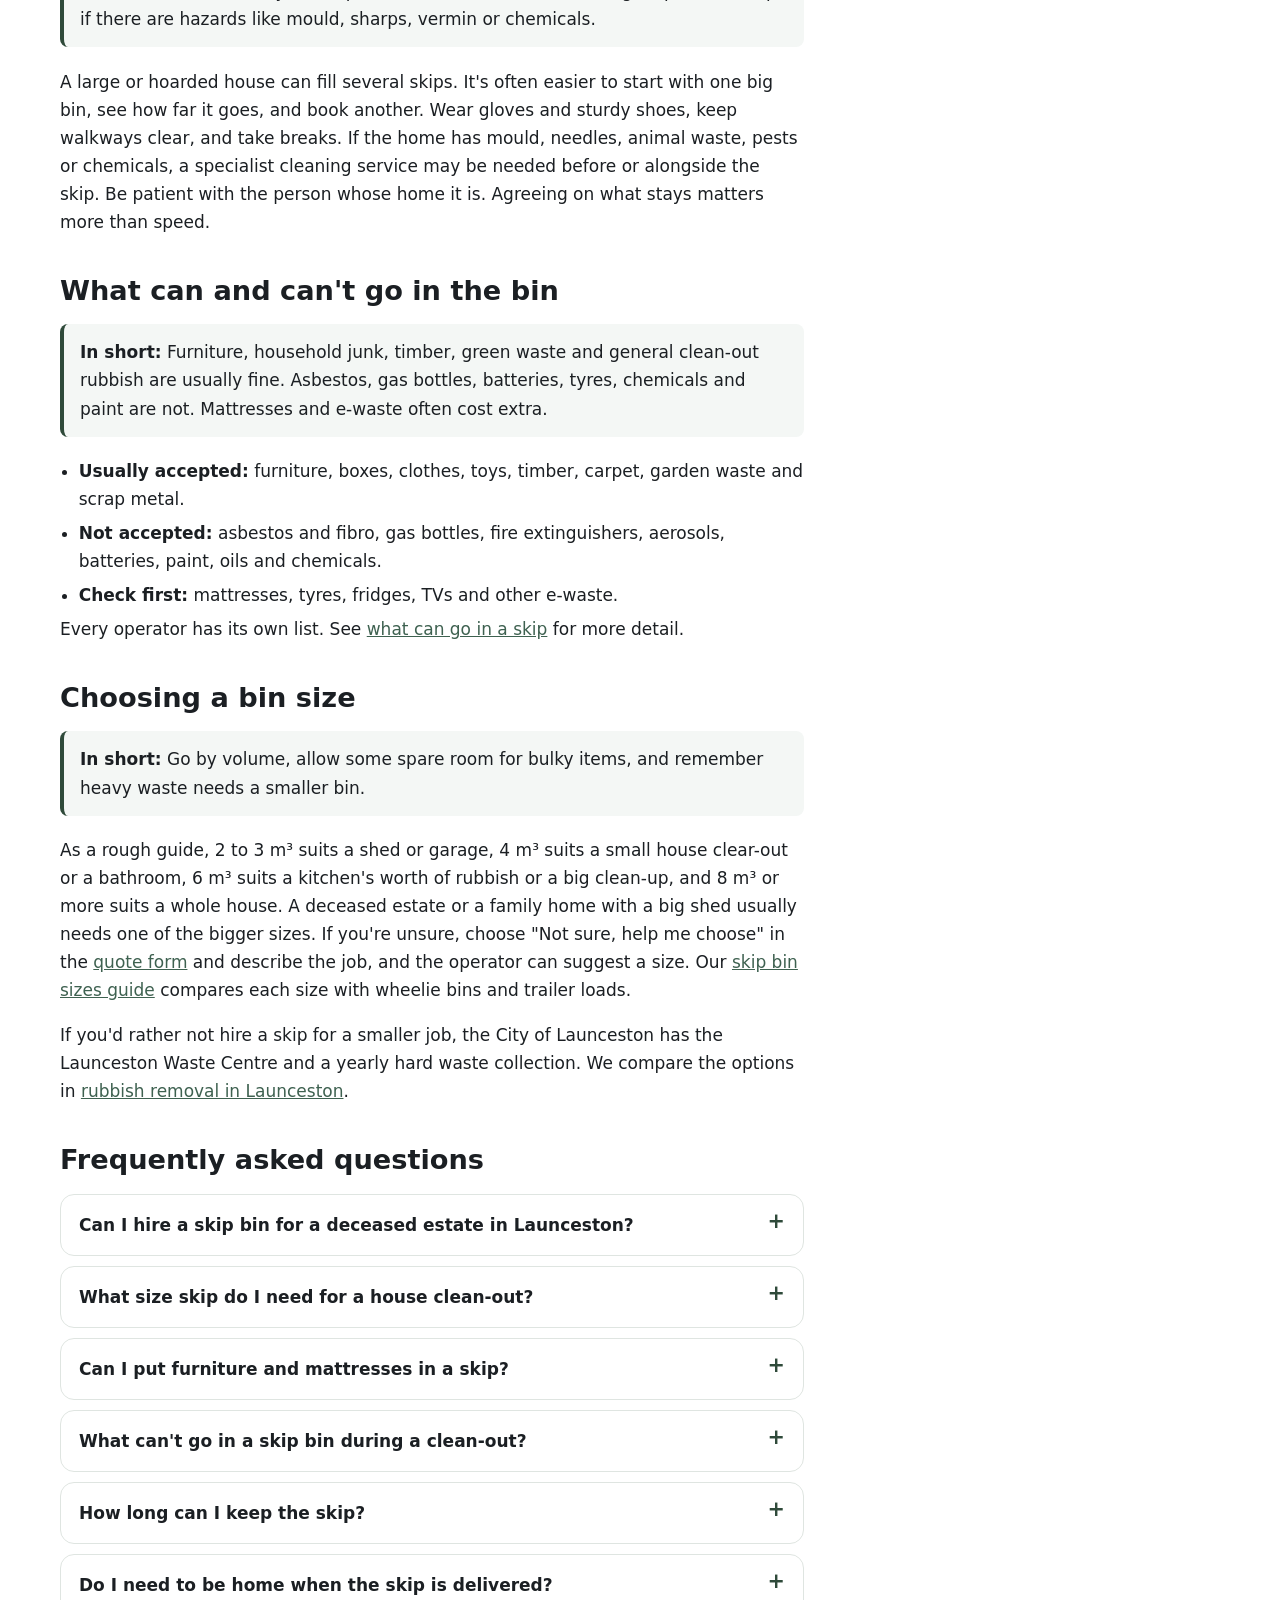
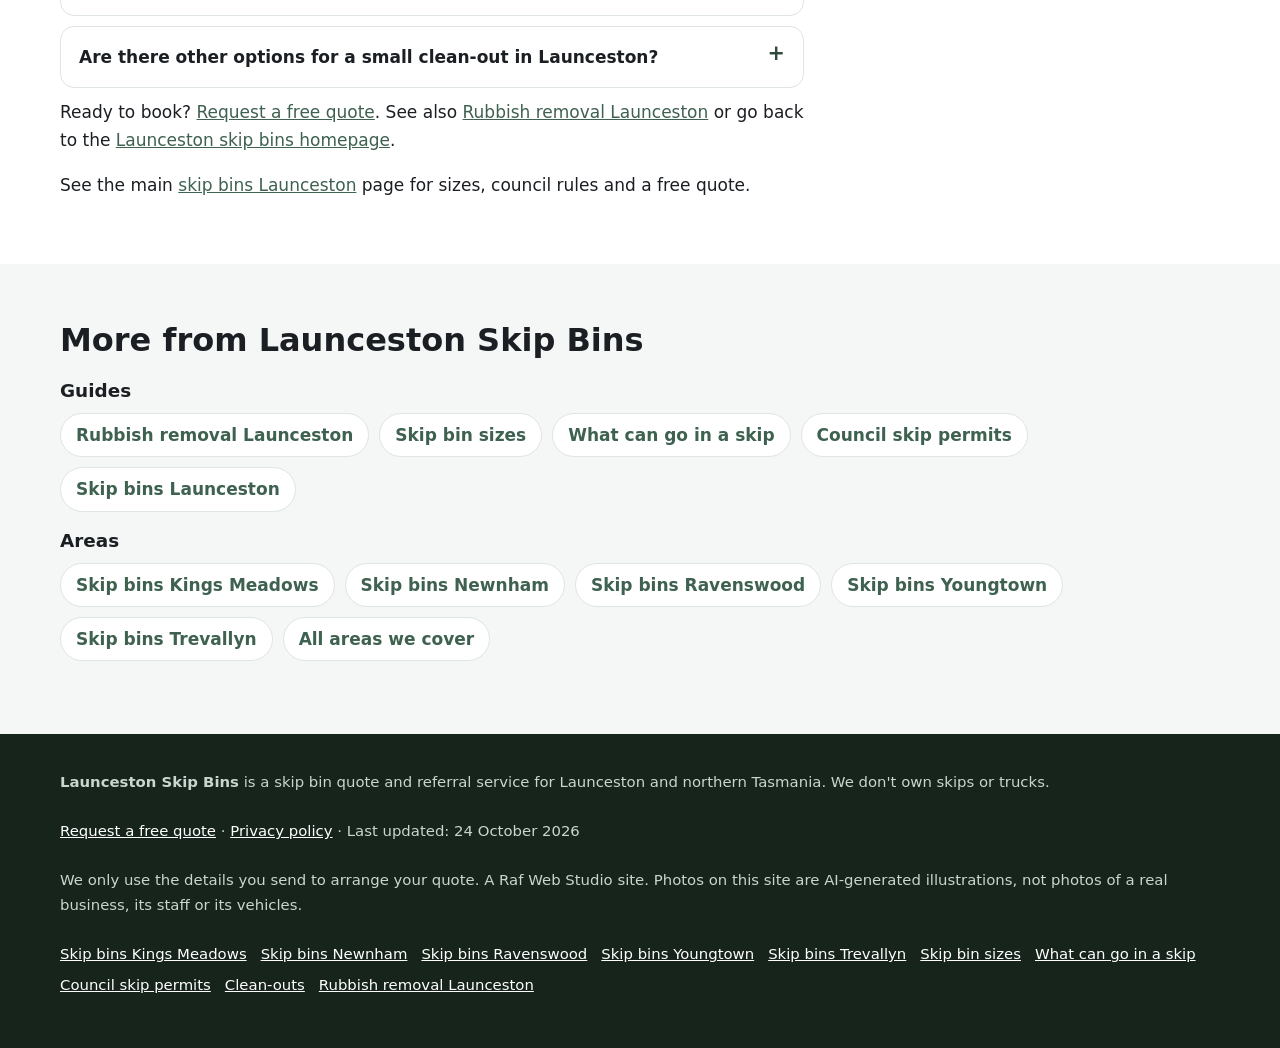
==== commit 8486f388: "SEO batch 5: keyword link to homepage on every subpage, sitemap lastmod refresh" ====
--- a/clean-outs/index.html
+++ b/clean-outs/index.html
@@ -205,6 +205,7 @@
 <details><summary>Can I hire a skip bin for a deceased estate in Launceston?</summary><p>Yes. A skip is a common way to clear a deceased estate. Agree with the executor or family what&#x27;s being kept before anything goes in, and tell the operator if no one will be at the property for delivery or collection.</p></details><details><summary>What size skip do I need for a house clean-out?</summary><p>As a rough guide, 2 to 3 m³ suits a shed or garage, 4 m³ suits a small house clear-out or a bathroom, 6 m³ suits a kitchen&#x27;s worth of rubbish or a big clean-up, and 8 m³ or more suits a whole house. A deceased estate or a family home with a big shed usually needs one of the bigger sizes.</p></details><details><summary>Can I put furniture and mattresses in a skip?</summary><p>Furniture is usually fine. Many operators accept mattresses for an extra fee, and some don&#x27;t take them. List them in the quote form so the operator can confirm.</p></details><details><summary>What can&#x27;t go in a skip bin during a clean-out?</summary><p>Asbestos and fibro, gas bottles, fire extinguishers, aerosols, batteries, tyres, paint, oils and chemicals. Fridges, TVs and other e-waste may be refused or cost extra.</p></details><details><summary>How long can I keep the skip?</summary><p>Hire periods differ between operators. Most include a set number of days and charge for extra days. Tell the operator your dates when you request a quote.</p></details><details><summary>Do I need to be home when the skip is delivered?</summary><p>Usually not, as long as the spot for the bin is clear and the operator knows exactly where to put it. Add delivery notes in the form.</p></details><details><summary>Are there other options for a small clean-out in Launceston?</summary><p>For a load or two, taking it to the Launceston Waste Centre yourself, using your yearly entry voucher, or registering for the City&#x27;s annual hard waste collection may be enough. Our rubbish removal guide compares the options.</p></details>
 <p>Ready to book? <a href="#quote">Request a free quote</a>. See also <a href="/rubbish-removal-launceston/">Rubbish removal Launceston</a> or go back to the <a href="/">Launceston skip bins homepage</a>.</p>
 
+<p class="home-link">See the main <a href="/">skip bins Launceston</a> page for sizes, council rules and a free quote.</p>
   </article>
   <aside class="page-aside">
     <div class="hero-form-card" id="quote">
@@ -248,7 +249,7 @@
   <div class="wrap">
     <h2 id="more-h">More from Launceston Skip Bins</h2>
     <h3>Guides</h3>
-    <ul class="link-list"><li><a href="/rubbish-removal-launceston/">Rubbish removal Launceston</a></li><li><a href="/skip-bin-sizes/">Skip bin sizes</a></li><li><a href="/what-can-go-in-a-skip/">What can go in a skip</a></li><li><a href="/skip-bin-council-permit/">Council skip permits</a></li><li><a href="/">Home</a></li></ul>
+    <ul class="link-list"><li><a href="/rubbish-removal-launceston/">Rubbish removal Launceston</a></li><li><a href="/skip-bin-sizes/">Skip bin sizes</a></li><li><a href="/what-can-go-in-a-skip/">What can go in a skip</a></li><li><a href="/skip-bin-council-permit/">Council skip permits</a></li><li><a href="/">Skip bins Launceston</a></li></ul>
     <h3>Areas</h3>
     <ul class="link-list"><li><a href="/skip-bins-kings-meadows/">Skip bins Kings Meadows</a></li><li><a href="/skip-bins-newnham/">Skip bins Newnham</a></li><li><a href="/skip-bins-ravenswood/">Skip bins Ravenswood</a></li><li><a href="/skip-bins-youngtown/">Skip bins Youngtown</a></li><li><a href="/skip-bins-trevallyn/">Skip bins Trevallyn</a></li><li><a href="/#areas">All areas we cover</a></li></ul>
   </div>
